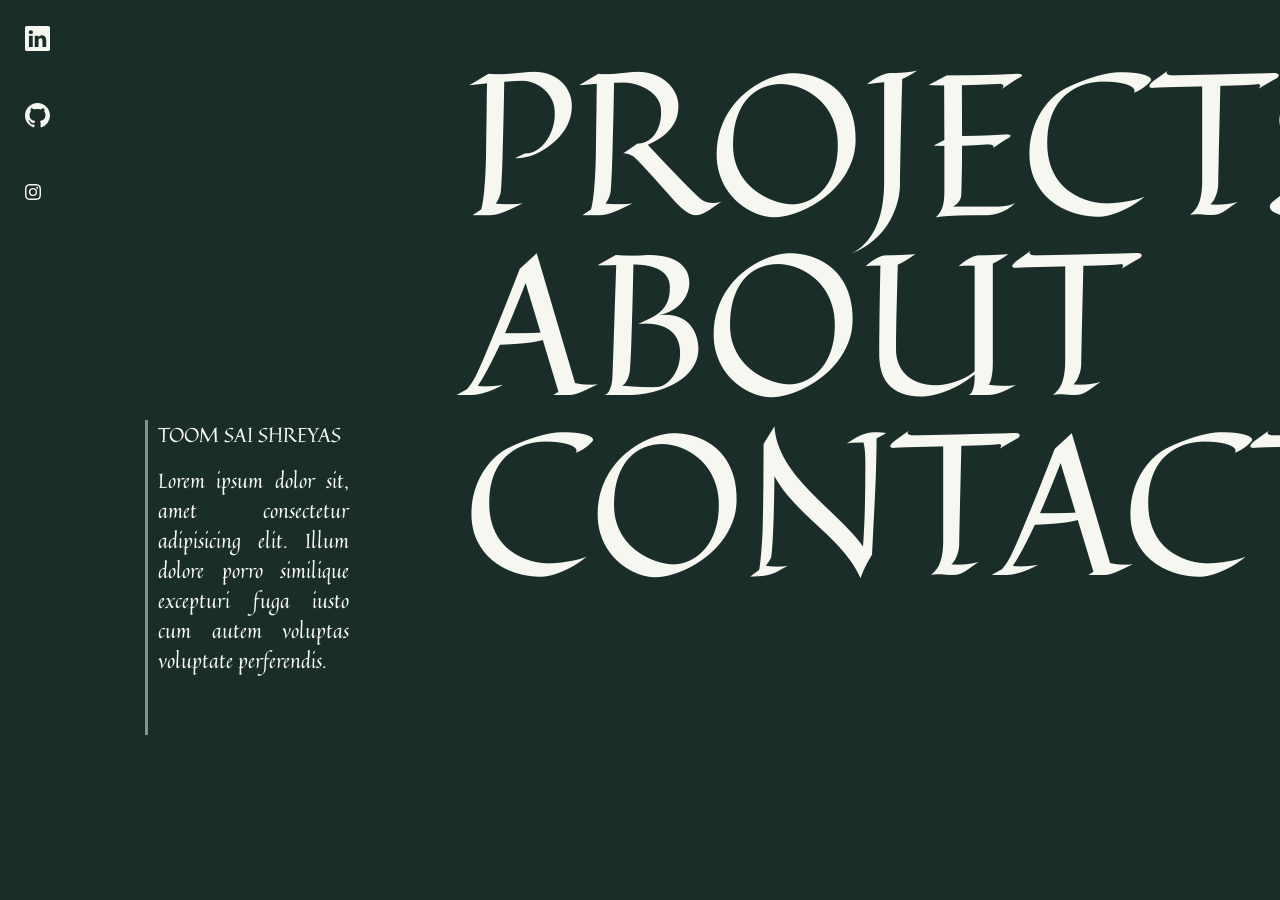
==== home.html @ d5f79a41 "Initial commit, only landing built{" ====
<!DOCTYPE html>
<html lang="en">
<head>
    <meta charset="UTF-8">
    <meta name="viewport" content="width=device-width, initial-scale=1.0">
    <link rel="preconnect" href="https://fonts.googleapis.com">
    <link rel="preconnect" href="https://fonts.gstatic.com" crossorigin>
    <link href="https://fonts.googleapis.com/css2?family=Quintessential&family=Raleway:wght@700&display=swap" rel="stylesheet">
    <link rel="stylesheet" href="https://cdn.jsdelivr.net/npm/bootstrap@4.5.3/dist/css/bootstrap.min.css" integrity="sha384-TX8t27EcRE3e/ihU7zmQxVncDAy5uIKz4rEkgIXeMed4M0jlfIDPvg6uqKI2xXr2" crossorigin="anonymous">
    <link rel="stylesheet" href="home.css">
    <title>T Sai Shreyas</title>
</head>
<body>
    <div class="landing d-inline-flex flex-row text-light">
        <nav class="nav flex-column left-bar">
            <a class="nav-link icon LinkedIn" href="https://www.linkedin.com/in/sai-shreyas-602014311" target="_blank">
                <svg xmlns="http://www.w3.org/2000/svg" width="25" height="25" fill="currentColor" class="bi bi-linkedin" viewBox="0 0 16 16">
                    <path d="M0 1.146C0 .513.526 0 1.175 0h13.65C15.474 0 16 .513 16 1.146v13.708c0 .633-.526 1.146-1.175 1.146H1.175C.526 16 0 15.487 0 14.854zm4.943 12.248V6.169H2.542v7.225zm-1.2-8.212c.837 0 1.358-.554 1.358-1.248-.015-.709-.52-1.248-1.342-1.248S2.4 3.226 2.4 3.934c0 .694.521 1.248 1.327 1.248zm4.908 8.212V9.359c0-.216.016-.432.08-.586.173-.431.568-.878 1.232-.878.869 0 1.216.662 1.216 1.634v3.865h2.401V9.25c0-2.22-1.184-3.252-2.764-3.252-1.274 0-1.845.7-2.165 1.193v.025h-.016l.016-.025V6.169h-2.4c.03.678 0 7.225 0 7.225z"/>
                </svg>
            </a>
            <a class="nav-link icon github" href="https://github.com/saishreyast-ui" target="_blank">
                <svg xmlns="http://www.w3.org/2000/svg" width="25" height="25" fill="currentColor" class="bi bi-github" viewBox="0 0 16 16">
                    <path d="M8 0C3.58 0 0 3.58 0 8c0 3.54 2.29 6.53 5.47 7.59.4.07.55-.17.55-.38 0-.19-.01-.82-.01-1.49-2.01.37-2.53-.49-2.69-.94-.09-.23-.48-.94-.82-1.13-.28-.15-.68-.52-.01-.53.63-.01 1.08.58 1.23.82.72 1.21 1.87.87 2.33.66.07-.52.28-.87.51-1.07-1.78-.2-3.64-.89-3.64-3.95 0-.87.31-1.59.82-2.15-.08-.2-.36-1.02.08-2.12 0 0 .67-.21 2.2.82.64-.18 1.32-.27 2-.27s1.36.09 2 .27c1.53-1.04 2.2-.82 2.2-.82.44 1.1.16 1.92.08 2.12.51.56.82 1.27.82 2.15 0 3.07-1.87 3.75-3.65 3.95.29.25.54.73.54 1.48 0 1.07-.01 1.93-.01 2.2 0 .21.15.46.55.38A8.01 8.01 0 0 0 16 8c0-4.42-3.58-8-8-8"/>
                </svg>
            </a>
            <!-- <a class="nav-link icon Threads" href="#">
                <svg xmlns="http://www.w3.org/2000/svg" width="25" height="25" fill="currentColor" class="bi bi-threads" viewBox="0 0 16 16">
                    <path d="M6.321 6.016c-.27-.18-1.166-.802-1.166-.802.756-1.081 1.753-1.502 3.132-1.502.975 0 1.803.327 2.394.948s.928 1.509 1.005 2.644q.492.207.905.484c1.109.745 1.719 1.86 1.719 3.137 0 2.716-2.226 5.075-6.256 5.075C4.594 16 1 13.987 1 7.994 1 2.034 4.482 0 8.044 0 9.69 0 13.55.243 15 5.036l-1.36.353C12.516 1.974 10.163 1.43 8.006 1.43c-3.565 0-5.582 2.171-5.582 6.79 0 4.143 2.254 6.343 5.63 6.343 2.777 0 4.847-1.443 4.847-3.556 0-1.438-1.208-2.127-1.27-2.127-.236 1.234-.868 3.31-3.644 3.31-1.618 0-3.013-1.118-3.013-2.582 0-2.09 1.984-2.847 3.55-2.847.586 0 1.294.04 1.663.114 0-.637-.54-1.728-1.9-1.728-1.25 0-1.566.405-1.967.868ZM8.716 8.19c-2.04 0-2.304.87-2.304 1.416 0 .878 1.043 1.168 1.6 1.168 1.02 0 2.067-.282 2.232-2.423a6.2 6.2 0 0 0-1.528-.161"/>
                </svg>
            </a> -->
            <a href="https://www.instagram.com/shreyyyy_2006/" class="nav-link icon insta" target="_blank">
                <svg xmlns="http://www.w3.org/2000/svg" width="16" height="16" fill="currentColor" class="bi bi-instagram" viewBox="0 0 16 16">
                    <path d="M8 0C5.829 0 5.556.01 4.703.048 3.85.088 3.269.222 2.76.42a3.9 3.9 0 0 0-1.417.923A3.9 3.9 0 0 0 .42 2.76C.222 3.268.087 3.85.048 4.7.01 5.555 0 5.827 0 8.001c0 2.172.01 2.444.048 3.297.04.852.174 1.433.372 1.942.205.526.478.972.923 1.417.444.445.89.719 1.416.923.51.198 1.09.333 1.942.372C5.555 15.99 5.827 16 8 16s2.444-.01 3.298-.048c.851-.04 1.434-.174 1.943-.372a3.9 3.9 0 0 0 1.416-.923c.445-.445.718-.891.923-1.417.197-.509.332-1.09.372-1.942C15.99 10.445 16 10.173 16 8s-.01-2.445-.048-3.299c-.04-.851-.175-1.433-.372-1.941a3.9 3.9 0 0 0-.923-1.417A3.9 3.9 0 0 0 13.24.42c-.51-.198-1.092-.333-1.943-.372C10.443.01 10.172 0 7.998 0zm-.717 1.442h.718c2.136 0 2.389.007 3.232.046.78.035 1.204.166 1.486.275.373.145.64.319.92.599s.453.546.598.92c.11.281.24.705.275 1.485.039.843.047 1.096.047 3.231s-.008 2.389-.047 3.232c-.035.78-.166 1.203-.275 1.485a2.5 2.5 0 0 1-.599.919c-.28.28-.546.453-.92.598-.28.11-.704.24-1.485.276-.843.038-1.096.047-3.232.047s-2.39-.009-3.233-.047c-.78-.036-1.203-.166-1.485-.276a2.5 2.5 0 0 1-.92-.598 2.5 2.5 0 0 1-.6-.92c-.109-.281-.24-.705-.275-1.485-.038-.843-.046-1.096-.046-3.233s.008-2.388.046-3.231c.036-.78.166-1.204.276-1.486.145-.373.319-.64.599-.92s.546-.453.92-.598c.282-.11.705-.24 1.485-.276.738-.034 1.024-.044 2.515-.045zm4.988 1.328a.96.96 0 1 0 0 1.92.96.96 0 0 0 0-1.92m-4.27 1.122a4.109 4.109 0 1 0 0 8.217 4.109 4.109 0 0 0 0-8.217m0 1.441a2.667 2.667 0 1 1 0 5.334 2.667 2.667 0 0 1 0-5.334"/>
                </svg>
            </a>
            
        </nav>
        <section class="txt">
            <p class="name">TOOM SAI SHREYAS</p>
            <p class="summary">Lorem ipsum dolor sit, amet consectetur adipisicing elit. Illum dolore porro similique excepturi fuga iusto cum autem voluptas voluptate perferendis.</p>
        </section>
        <nav class="nav flex-column mid-bar">
            <a class="nav-link page" href="#">PROJECTS</a>
            <a class="nav-link page" href="#">ABOUT</a>
            <a class="nav-link page" href="#">CONTACT</a>
        </nav>
    </div>
</body>
</html>
---- home.css ----
body{
    background-color: #1a2d29;
    font-family: "Quintessential";
}
.landing{
    justify-content: space-between;
    min-height: 735px;
    min-width: 1400px;
}
.nav-link {
    color: #F7F7F2;
}
.mid-bar{
    margin-left: 70px;
    display: flex;
    flex-direction: column;
    margin-top: 50px;
    max-width: fit-content;
    max-height: fit-content;
}
.page{
    font-size: 200px;
    margin: 20px;
    padding: 5px;
    line-height: 130px;
    transition: color 0.25s, transform 1s;
}
.page:hover{
    color: #89928E;
    transform: skewX(-15deg);
}
.icon{
    padding: 25px;
    transition: color 0.25s, transform 1s, box-shadow 0.25s;
}
.icon:hover{
    color: aquamarine;
    transform: translateY(-0.25em);
    box-shadow: 0 0.5em 0.5em -0.4em;
}
.txt{
    text-align: justify;
    margin-top: 420px;
    font-size: 20px;
    max-height: fit-content;
    padding-left: 10px;
    padding-right: 20px;
    color: #F7F7F2;
    max-width: 330px;
    border-left: 3px solid #89928E;
    margin-left: 70px;
}
.txt:hover{
    color: aquamarine;
    transform: translateY(-0.25em);
    box-shadow: 0 0.5em 0.5em -0.4em;
}
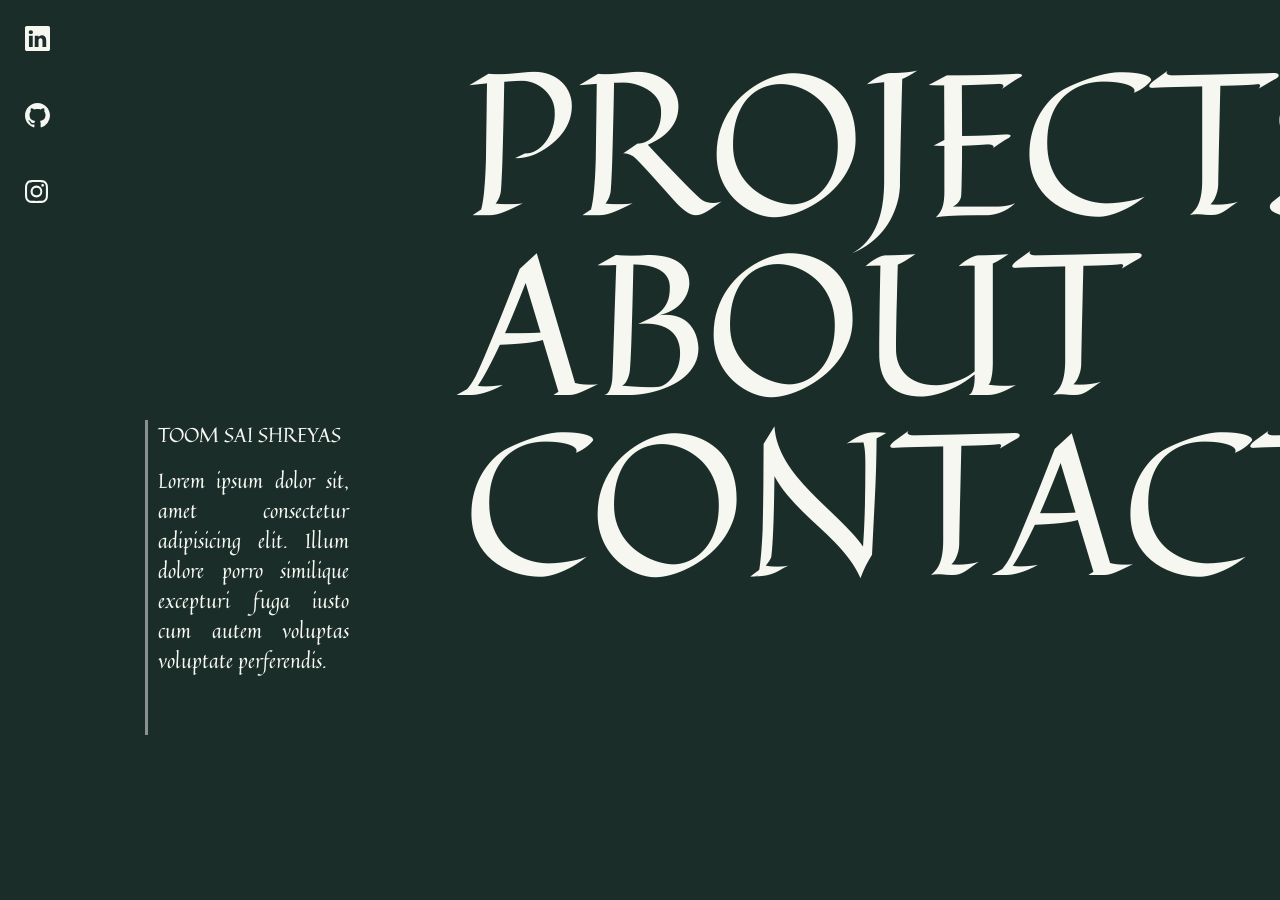
==== commit a1b561fd: "Contact page start" ====
--- a/home.html
+++ b/home.html
@@ -29,7 +29,7 @@
                 </svg>
             </a> -->
             <a href="https://www.instagram.com/shreyyyy_2006/" class="nav-link icon insta" target="_blank">
-                <svg xmlns="http://www.w3.org/2000/svg" width="16" height="16" fill="currentColor" class="bi bi-instagram" viewBox="0 0 16 16">
+                <svg xmlns="http://www.w3.org/2000/svg" width="23" height="25" fill="currentColor" class="bi bi-instagram" viewBox="0 0 16 16">
                     <path d="M8 0C5.829 0 5.556.01 4.703.048 3.85.088 3.269.222 2.76.42a3.9 3.9 0 0 0-1.417.923A3.9 3.9 0 0 0 .42 2.76C.222 3.268.087 3.85.048 4.7.01 5.555 0 5.827 0 8.001c0 2.172.01 2.444.048 3.297.04.852.174 1.433.372 1.942.205.526.478.972.923 1.417.444.445.89.719 1.416.923.51.198 1.09.333 1.942.372C5.555 15.99 5.827 16 8 16s2.444-.01 3.298-.048c.851-.04 1.434-.174 1.943-.372a3.9 3.9 0 0 0 1.416-.923c.445-.445.718-.891.923-1.417.197-.509.332-1.09.372-1.942C15.99 10.445 16 10.173 16 8s-.01-2.445-.048-3.299c-.04-.851-.175-1.433-.372-1.941a3.9 3.9 0 0 0-.923-1.417A3.9 3.9 0 0 0 13.24.42c-.51-.198-1.092-.333-1.943-.372C10.443.01 10.172 0 7.998 0zm-.717 1.442h.718c2.136 0 2.389.007 3.232.046.78.035 1.204.166 1.486.275.373.145.64.319.92.599s.453.546.598.92c.11.281.24.705.275 1.485.039.843.047 1.096.047 3.231s-.008 2.389-.047 3.232c-.035.78-.166 1.203-.275 1.485a2.5 2.5 0 0 1-.599.919c-.28.28-.546.453-.92.598-.28.11-.704.24-1.485.276-.843.038-1.096.047-3.232.047s-2.39-.009-3.233-.047c-.78-.036-1.203-.166-1.485-.276a2.5 2.5 0 0 1-.92-.598 2.5 2.5 0 0 1-.6-.92c-.109-.281-.24-.705-.275-1.485-.038-.843-.046-1.096-.046-3.233s.008-2.388.046-3.231c.036-.78.166-1.204.276-1.486.145-.373.319-.64.599-.92s.546-.453.92-.598c.282-.11.705-.24 1.485-.276.738-.034 1.024-.044 2.515-.045zm4.988 1.328a.96.96 0 1 0 0 1.92.96.96 0 0 0 0-1.92m-4.27 1.122a4.109 4.109 0 1 0 0 8.217 4.109 4.109 0 0 0 0-8.217m0 1.441a2.667 2.667 0 1 1 0 5.334 2.667 2.667 0 0 1 0-5.334"/>
                 </svg>
             </a>
